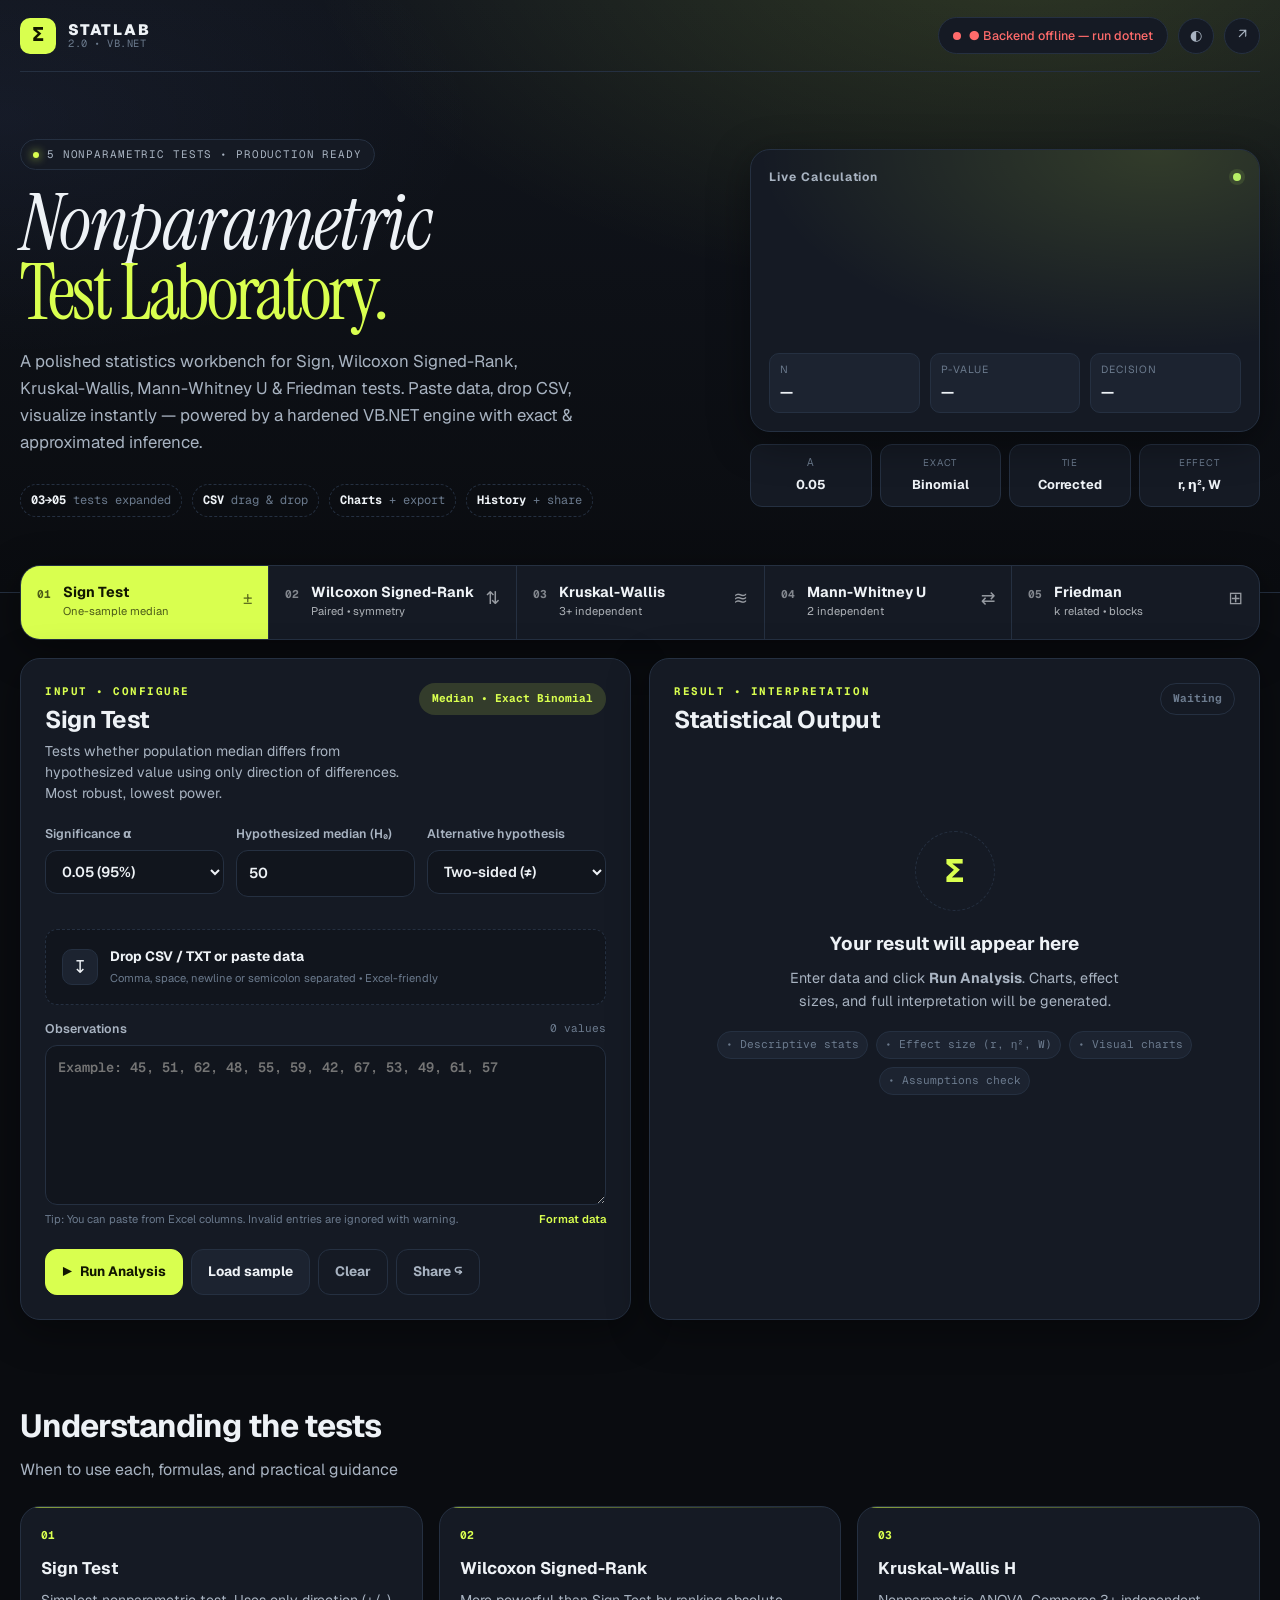
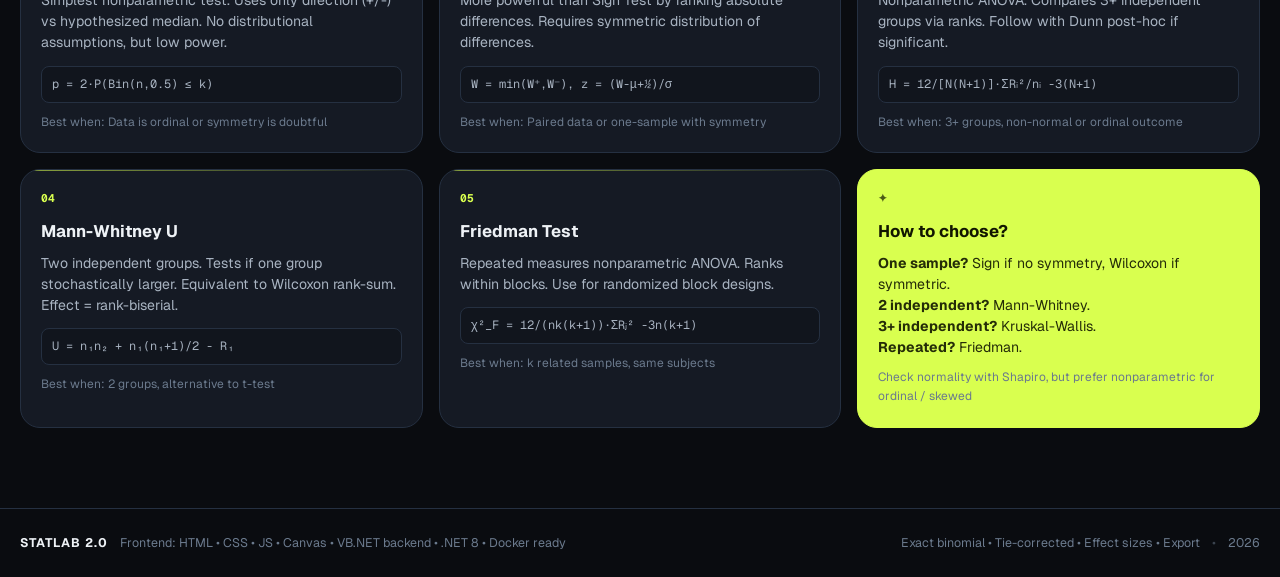
==== wwwroot/index.html @ 6a640bf6 "StatLab 2.0: major overhaul - Backend: modular architecture (Program, Statistics, Models), 5 tests (" ====
<!DOCTYPE html>
<html lang="en" data-theme="dark">
<head>
  <meta charset="UTF-8">
  <meta name="viewport" content="width=device-width, initial-scale=1.0">
  <title>StatLab 2.0 — Nonparametric Tests Laboratory</title>
  <meta name="description" content="Professional nonparametric statistical analysis: Sign Test, Wilcoxon, Kruskal-Wallis, Mann-Whitney, Friedman. VB.NET backend.">
  <link rel="preconnect" href="https://fonts.googleapis.com">
  <link rel="preconnect" href="https://fonts.gstatic.com" crossorigin>
  <link href="https://fonts.googleapis.com/css2?family=Instrument+Serif:ital@0;1&family=Geist:wght@300;400;500;600;700;800&family=Geist+Mono:wght@400;500&display=swap" rel="stylesheet">
  <link rel="stylesheet" href="style.css">
  <link rel="icon" href="data:image/svg+xml,<svg xmlns=%22http://www.w3.org/2000/svg%22 viewBox=%220 0 100 100%22><text y=%22.9em%22 font-size=%2290%22>Σ</text></svg>">
</head>
<body>
  <!-- Header -->
  <header class="site-header">
    <nav class="nav container">
      <div class="brand">
        <div class="brand-mark">Σ</div>
        <div class="brand-text">
          <span class="brand-name">STATLAB</span>
          <span class="brand-version">2.0 • VB.NET</span>
        </div>
      </div>
      <div class="nav-actions">
        <span class="backend-status" id="backendStatus">
          <span class="status-dot"></span>
          <span class="status-text">Checking...</span>
        </span>
        <button class="icon-btn" id="themeToggle" aria-label="Toggle theme">◐</button>
        <a class="icon-btn" href="https://github.com" target="_blank" aria-label="GitHub">↗</a>
      </div>
    </nav>

    <div class="hero container">
      <div class="hero-main">
        <div class="hero-badge">
          <span class="badge-dot"></span> 5 NONPARAMETRIC TESTS • PRODUCTION READY
        </div>
        <h1>
          <span class="h-serif">Nonparametric</span><br>
          <span class="h-accent">Test Laboratory.</span>
        </h1>
        <p class="hero-copy">
          A polished statistics workbench for Sign, Wilcoxon Signed-Rank, Kruskal-Wallis, Mann-Whitney U & Friedman tests.
          Paste data, drop CSV, visualize instantly — powered by a hardened VB.NET engine with exact & approximated inference.
        </p>
        <div class="hero-meta">
          <div class="meta-item"><strong>03→05</strong> tests expanded</div>
          <div class="meta-item"><strong>CSV</strong> drag & drop</div>
          <div class="meta-item"><strong>Charts</strong> + export</div>
          <div class="meta-item"><strong>History</strong> + share</div>
        </div>
      </div>
      <div class="hero-visual">
        <div class="visual-card">
          <div class="visual-header">
            <span>Live Calculation</span>
            <span class="live-dot"></span>
          </div>
          <canvas id="heroChart" width="280" height="140"></canvas>
          <div class="visual-stats">
            <div><small>n</small><strong id="heroN">—</strong></div>
            <div><small>p-value</small><strong id="heroP">—</strong></div>
            <div><small>decision</small><strong id="heroD">—</strong></div>
          </div>
        </div>
        <div class="visual-grid">
          <div class="mini-card"><span>α</span><b>0.05</b></div>
          <div class="mini-card"><span>Exact</span><b>Binomial</b></div>
          <div class="mini-card"><span>Tie</span><b>Corrected</b></div>
          <div class="mini-card"><span>Effect</span><b>r, η², W</b></div>
        </div>
      </div>
    </div>
  </header>

  <!-- App -->
  <main class="container app">
    <!-- Test Selector -->
    <section class="test-selector" aria-label="Select statistical test">
      <button class="test-tab active" data-test="sign" data-desc="One-sample median, direction only">
        <div class="tab-num">01</div>
        <div class="tab-main">
          <strong>Sign Test</strong>
          <small>One-sample median</small>
        </div>
        <div class="tab-icon">±</div>
      </button>
      <button class="test-tab" data-test="signed-rank" data-desc="One-sample / paired, rank magnitude">
        <div class="tab-num">02</div>
        <div class="tab-main">
          <strong>Wilcoxon Signed-Rank</strong>
          <small>Paired • symmetry</small>
        </div>
        <div class="tab-icon">⇅</div>
      </button>
      <button class="test-tab" data-test="kruskal-wallis" data-desc="3+ independent groups">
        <div class="tab-num">03</div>
        <div class="tab-main">
          <strong>Kruskal-Wallis</strong>
          <small>3+ independent</small>
        </div>
        <div class="tab-icon">≋</div>
      </button>
      <button class="test-tab" data-test="mann-whitney" data-desc="2 independent groups">
        <div class="tab-num">04</div>
        <div class="tab-main">
          <strong>Mann-Whitney U</strong>
          <small>2 independent</small>
        </div>
        <div class="tab-icon">⇄</div>
      </button>
      <button class="test-tab" data-test="friedman" data-desc="k related / repeated measures">
        <div class="tab-num">05</div>
        <div class="tab-main">
          <strong>Friedman</strong>
          <small>k related • blocks</small>
        </div>
        <div class="tab-icon">⊞</div>
      </button>
    </section>

    <!-- Workspace -->
    <section class="workspace">
      <!-- Input Panel -->
      <div class="panel input-panel">
        <div class="panel-head">
          <div>
            <p class="eyebrow">INPUT • CONFIGURE</p>
            <h2 id="testTitle">Sign Test</h2>
            <p class="test-description" id="testDescription">Tests whether population median differs from hypothesized value using only direction of differences.</p>
          </div>
          <span class="method-pill" id="methodPill">Median</span>
        </div>

        <!-- Controls -->
        <div class="controls-grid">
          <label class="field">
            <span>Significance α</span>
            <select id="alpha">
              <option value="0.10">0.10 (90%)</option>
              <option value="0.05" selected>0.05 (95%)</option>
              <option value="0.01">0.01 (99%)</option>
              <option value="0.001">0.001 (99.9%)</option>
              <option value="custom">Custom…</option>
            </select>
            <input id="alphaCustom" type="number" min="0.0001" max="0.5" step="0.001" value="0.05" class="hidden" placeholder="0.05">
          </label>

          <label class="field" id="medianField">
            <span>Hypothesized median (H₀)</span>
            <input id="median" type="number" value="50" step="any" placeholder="e.g. 50">
          </label>

          <label class="field" id="alternativeField">
            <span>Alternative hypothesis</span>
            <select id="alternative">
              <option value="two-sided" selected>Two-sided (≠)</option>
              <option value="greater">Greater (>)</option>
              <option value="less">Less (&lt;)</option>
            </select>
          </label>
        </div>

        <!-- Single input -->
        <div id="singleInputArea">
          <div class="drop-zone" id="dropZone">
            <div class="drop-content">
              <div class="drop-icon">↧</div>
              <div>
                <strong>Drop CSV / TXT or paste data</strong>
                <small>Comma, space, newline or semicolon separated • Excel-friendly</small>
              </div>
            </div>
            <input type="file" id="fileInput" accept=".csv,.txt,.tsv" hidden>
          </div>

          <label class="field">
            <span>Observations <span class="field-count" id="valueCount">0 values</span></span>
            <textarea id="values" placeholder="Example: 45, 51, 62, 48, 55, 59, 42, 67, 53, 49, 61, 57"></textarea>
          </label>
          <div class="field-hint">
            <span>Tip: You can paste from Excel columns. Invalid entries are ignored with warning.</span>
            <button class="link-btn" id="formatBtn">Format data</button>
          </div>
        </div>

        <!-- Group input -->
        <div id="groupInputArea" class="hidden">
          <div class="groups-header">
            <h3>Independent Groups</h3>
            <div class="groups-actions">
              <button id="addGroup" class="secondary-btn small">+ Add group</button>
              <button id="clearGroups" class="ghost-btn small">Clear all</button>
            </div>
          </div>
          <div id="groupsContainer" class="groups-container">
            <!-- Groups injected by JS -->
          </div>
          <p class="hint" id="groupHint">Each group = independent sample. For Friedman, groups must have equal n (related blocks).</p>
        </div>

        <!-- Actions -->
        <div class="actions">
          <button id="analyzeBtn" class="primary-btn">
            <span class="btn-icon">▶</span> Run Analysis
          </button>
          <button id="sampleBtn" class="secondary-btn">Load sample</button>
          <button id="clearBtn" class="ghost-btn">Clear</button>
          <button id="shareBtn" class="ghost-btn">Share ↪</button>
        </div>

        <div id="errorBox" class="error-box hidden"></div>
        <div id="warningBox" class="warning-box hidden"></div>
      </div>

      <!-- Result Panel -->
      <div class="panel result-panel">
        <div class="panel-head">
          <div>
            <p class="eyebrow">RESULT • INTERPRETATION</p>
            <h2>Statistical Output</h2>
          </div>
          <div class="result-actions">
            <div id="decisionBadge" class="decision-badge neutral">Waiting</div>
            <div class="export-group hidden" id="exportGroup">
              <button class="icon-btn small" id="copyJsonBtn" title="Copy JSON">⎘</button>
              <button class="icon-btn small" id="exportCsvBtn" title="Export CSV">⇣</button>
            </div>
          </div>
        </div>

        <div id="emptyResult" class="empty-result">
          <div class="empty-art">
            <div class="empty-ring"></div>
            <div class="empty-symbol">Σ</div>
          </div>
          <h3>Your result will appear here</h3>
          <p>Enter data and click <b>Run Analysis</b>. Charts, effect sizes, and full interpretation will be generated.</p>
          <div class="empty-features">
            <span>• Descriptive stats</span>
            <span>• Effect size (r, η², W)</span>
            <span>• Visual charts</span>
            <span>• Assumptions check</span>
          </div>
        </div>

        <div id="resultContent" class="hidden">
          <div class="stat-grid" id="statGrid"></div>

          <div class="charts-row">
            <div class="chart-box">
              <h4>Distribution</h4>
              <canvas id="distChart" width="400" height="200"></canvas>
            </div>
            <div class="chart-box" id="rankChartBox">
              <h4>Ranks / Groups</h4>
              <canvas id="rankChart" width="400" height="200"></canvas>
            </div>
          </div>

          <div class="result-section">
            <h3>Decision</h3>
            <div class="decision-card" id="decisionCard"></div>
            <div class="effect-badge" id="effectBadge"></div>
          </div>

          <div class="result-section two-col">
            <div>
              <h3>Interpretation</h3>
              <p id="conclusion" class="conclusion-text"></p>
              <p id="interpretation" class="interpretation-text"></p>
            </div>
            <div>
              <h3>Method & Assumptions</h3>
              <p id="methodText" class="method-text"></p>
              <ul id="assumptionsList" class="assumptions-list"></ul>
            </div>
          </div>

          <div id="descriptiveSection" class="result-section hidden">
            <h3>Descriptive Statistics</h3>
            <div class="table-wrap">
              <table>
                <thead><tr><th>Metric</th><th>Value</th></tr></thead>
                <tbody id="descriptiveBody"></tbody>
              </table>
            </div>
          </div>

          <div id="groupTableSection" class="result-section hidden">
            <h3>Group Summary</h3>
            <div class="table-wrap">
              <table>
                <thead><tr><th>Group</th><th>n</th><th>Rank Sum</th><th>Mean Rank</th><th>Mean</th><th>Median</th></tr></thead>
                <tbody id="groupTableBody"></tbody>
              </table>
            </div>
          </div>
        </div>
      </div>
    </section>

    <!-- History -->
    <section class="history-section hidden" id="historySection">
      <div class="history-head">
        <h3>Recent Analyses</h3>
        <button class="ghost-btn small" id="clearHistory">Clear history</button>
      </div>
      <div class="history-list" id="historyList"></div>
    </section>

    <!-- Info / Education -->
    <section class="info-section">
      <div class="info-header">
        <h2>Understanding the tests</h2>
        <p>When to use each, formulas, and practical guidance</p>
      </div>
      <div class="info-grid">
        <article class="info-card">
          <div class="info-num">01</div>
          <h3>Sign Test</h3>
          <p>Simplest nonparametric test. Uses only direction (+/-) vs hypothesized median. No distributional assumptions, but low power.</p>
          <div class="formula">p = 2·P(Bin(n,0.5) ≤ k)</div>
          <small>Best when: Data is ordinal or symmetry is doubtful</small>
        </article>
        <article class="info-card">
          <div class="info-num">02</div>
          <h3>Wilcoxon Signed-Rank</h3>
          <p>More powerful than Sign Test by ranking absolute differences. Requires symmetric distribution of differences.</p>
          <div class="formula">W = min(W⁺,W⁻), z = (W-μ+½)/σ</div>
          <small>Best when: Paired data or one-sample with symmetry</small>
        </article>
        <article class="info-card">
          <div class="info-num">03</div>
          <h3>Kruskal-Wallis H</h3>
          <p>Nonparametric ANOVA. Compares 3+ independent groups via ranks. Follow with Dunn post-hoc if significant.</p>
          <div class="formula">H = 12/[N(N+1)]·ΣRᵢ²/nᵢ -3(N+1)</div>
          <small>Best when: 3+ groups, non-normal or ordinal outcome</small>
        </article>
        <article class="info-card">
          <div class="info-num">04</div>
          <h3>Mann-Whitney U</h3>
          <p>Two independent groups. Tests if one group stochastically larger. Equivalent to Wilcoxon rank-sum. Effect = rank-biserial.</p>
          <div class="formula">U = n₁n₂ + n₁(n₁+1)/2 - R₁</div>
          <small>Best when: 2 groups, alternative to t-test</small>
        </article>
        <article class="info-card">
          <div class="info-num">05</div>
          <h3>Friedman Test</h3>
          <p>Repeated measures nonparametric ANOVA. Ranks within blocks. Use for randomized block designs.</p>
          <div class="formula">χ²_F = 12/(nk(k+1))·ΣRⱼ² -3n(k+1)</div>
          <small>Best when: k related samples, same subjects</small>
        </article>
        <article class="info-card highlight">
          <div class="info-num">✦</div>
          <h3>How to choose?</h3>
          <p><b>One sample?</b> Sign if no symmetry, Wilcoxon if symmetric.<br><b>2 independent?</b> Mann-Whitney.<br><b>3+ independent?</b> Kruskal-Wallis.<br><b>Repeated?</b> Friedman.</p>
          <small>Check normality with Shapiro, but prefer nonparametric for ordinal / skewed</small>
        </article>
      </div>
    </section>
  </main>

  <footer>
    <div class="container footer-inner">
      <div class="footer-left">
        <strong>STATLAB 2.0</strong>
        <span>Frontend: HTML • CSS • JS • Canvas • VB.NET backend • .NET 8 • Docker ready</span>
      </div>
      <div class="footer-right">
        <span>Exact binomial • Tie-corrected • Effect sizes • Export</span>
        <span class="footer-dot">•</span>
        <span id="footerYear"></span>
      </div>
    </div>
  </footer>

  <script src="script.js"></script>
</body>
</html>
---- wwwroot/style.css ----
/* StatLab 2.0 Design System */
:root {
  --bg: #0a0c10;
  --bg-elevated: #11151d;
  --surface: #151a24;
  --surface-2: #1c2330;
  --surface-3: #232d3e;
  --line: #253041;
  --line-strong: #324256;
  --text: #eef2f6;
  --text-dim: #a8b3c1;
  --text-faint: #6b7a8d;
  --accent: #d9ff4f;
  --accent-2: #b6ff9c;
  --accent-dark: #111600;
  --accent-glow: rgba(217,255,79,0.15);
  --danger: #ff6b6b;
  --danger-bg: rgba(255,107,107,0.12);
  --success: #b7ef65;
  --success-bg: rgba(183,239,101,0.12);
  --warning: #ffcc66;
  --warning-bg: rgba(255,204,102,0.12);
  --radius: 20px;
  --radius-sm: 12px;
  --radius-full: 999px;
  --shadow: 0 10px 40px rgba(0,0,0,0.4);
  --font-sans: "Geist", ui-sans-serif, system-ui, -apple-system, sans-serif;
  --font-serif: "Instrument Serif", Georgia, serif;
  --font-mono: "Geist Mono", ui-monospace, monospace;
}

[data-theme="light"] {
  --bg: #f6f7f9;
  --bg-elevated: #ffffff;
  --surface: #ffffff;
  --surface-2: #f1f3f6;
  --surface-3: #e6eaf0;
  --line: #dde3ec;
  --line-strong: #c2ccda;
  --text: #111827;
  --text-dim: #5b6b80;
  --text-faint: #8a9bb0;
  --accent: #0f172a;
  --accent-2: #1e293b;
  --accent-dark: #f6f7f9;
  --accent-glow: rgba(15,23,42,0.08);
  --danger: #dc2626;
  --danger-bg: rgba(220,38,38,0.08);
  --success: #16a34a;
  --success-bg: rgba(22,163,74,0.08);
  --shadow: 0 10px 40px rgba(0,0,0,0.08);
}

* { box-sizing: border-box; }
html { scroll-behavior: smooth; }
body {
  margin: 0;
  background: var(--bg);
  color: var(--text);
  font-family: var(--font-sans);
  line-height: 1.6;
  -webkit-font-smoothing: antialiased;
  overflow-x: hidden;
}
button, input, textarea, select { font: inherit; }
button { cursor: pointer; }
a { color: inherit; }

/* Container */
.container { width: min(1240px, calc(100% - 32px)); margin-inline: auto; }

/* Header */
.site-header {
  background:
    radial-gradient(1200px 600px at 80% -10%, var(--accent-glow), transparent 60%),
    radial-gradient(800px 400px at 0% 20%, rgba(120,150,255,0.06), transparent 60%),
    linear-gradient(180deg, var(--bg-elevated) 0%, var(--bg) 100%);
  border-bottom: 1px solid var(--line);
  position: relative;
  overflow: hidden;
}
.nav {
  height: 72px;
  display: flex; justify-content: space-between; align-items: center;
  border-bottom: 1px solid var(--line);
}
.brand { display: flex; align-items: center; gap: 12px; }
.brand-mark {
  width: 36px; height: 36px; border-radius: 10px;
  background: var(--accent); color: var(--accent-dark);
  display: grid; place-items: center;
  font-weight: 900; font-size: 1.2rem;
}
.brand-text { display: flex; flex-direction: column; line-height: 1; }
.brand-name { font-weight: 900; letter-spacing: .12em; font-size: .95rem; }
.brand-version { font-family: var(--font-mono); font-size: .65rem; color: var(--text-faint); margin-top: 2px; letter-spacing: .05em; }
.nav-actions { display: flex; align-items: center; gap: 10px; }
.backend-status {
  display: flex; align-items: center; gap: 8px;
  border: 1px solid var(--line); padding: 8px 14px; border-radius: var(--radius-full);
  font-size: .78rem; font-weight: 500; color: var(--text-dim);
  background: var(--surface);
}
.status-dot { width: 8px; height: 8px; border-radius: 50%; background: var(--text-faint); animation: pulse 2s infinite; }
.status-dot.online { background: var(--success); }
.status-dot.offline { background: var(--danger); }
@keyframes pulse { 0%,100%{opacity:1} 50%{opacity:.5} }
.icon-btn {
  width: 36px; height: 36px; border-radius: var(--radius-full);
  border: 1px solid var(--line); background: var(--surface);
  display: grid; place-items: center; color: var(--text-dim);
  transition: .2s; text-decoration: none; font-size: .9rem;
}
.icon-btn:hover { background: var(--surface-2); color: var(--text); border-color: var(--line-strong); }
.icon-btn.small { width: 30px; height: 30px; font-size: .8rem; }

/* Hero */
.hero {
  display: grid; grid-template-columns: 1.15fr .85fr;
  gap: 40px; padding: 64px 0 72px; align-items: center;
  min-height: 520px;
}
.hero-badge {
  display: inline-flex; align-items: center; gap: 8px;
  border: 1px solid var(--line); background: var(--surface);
  padding: 6px 12px; border-radius: var(--radius-full);
  font-family: var(--font-mono); font-size: .68rem; letter-spacing: .08em;
  color: var(--text-dim); margin-bottom: 18px;
}
.badge-dot { width: 6px; height: 6px; border-radius: 50%; background: var(--accent); box-shadow: 0 0 10px var(--accent); }
.hero h1 { font-size: clamp(2.8rem, 6vw, 5.2rem); line-height: .9; letter-spacing: -.04em; margin: 0; font-weight: 800; }
.h-serif { font-family: var(--font-serif); font-weight: 400; font-style: italic; letter-spacing: -.02em; }
.h-accent { color: var(--accent); font-family: var(--font-serif); font-weight: 400; }
[data-theme="light"] .h-accent { color: #0f172a; text-decoration: underline; text-decoration-color: var(--accent); text-decoration-thickness: 4px; }
.hero-copy { max-width: 560px; color: var(--text-dim); font-size: 1.05rem; margin: 20px 0 28px; line-height: 1.6; }
.hero-meta { display: flex; flex-wrap: wrap; gap: 10px; }
.meta-item {
  border: 1px dashed var(--line); padding: 6px 10px; border-radius: var(--radius-full);
  font-size: .75rem; color: var(--text-faint); font-family: var(--font-mono);
}
.meta-item strong { color: var(--text); }

/* Hero visual */
.hero-visual { display: grid; gap: 12px; }
.visual-card {
  border: 1px solid var(--line); background: var(--surface);
  border-radius: var(--radius); padding: 18px; box-shadow: var(--shadow);
  position: relative; overflow: hidden;
}
.visual-card::before {
  content: ""; position: absolute; inset: 0;
  background: radial-gradient(400px 200px at 80% 0%, var(--accent-glow), transparent);
  pointer-events: none;
}
.visual-header { display: flex; justify-content: space-between; align-items: center; font-size: .75rem; font-weight: 700; letter-spacing: .08em; color: var(--text-dim); margin-bottom: 12px; position: relative; }
.live-dot { width: 8px; height: 8px; border-radius: 50%; background: var(--success); box-shadow: 0 0 0 4px var(--success-bg); animation: pulse 1.5s infinite; }
.visual-card canvas { width: 100%; height: 140px; display: block; position: relative; }
.visual-stats { display: grid; grid-template-columns: repeat(3,1fr); gap: 10px; margin-top: 14px; position: relative; }
.visual-stats div { border: 1px solid var(--line); background: var(--surface-2); border-radius: 10px; padding: 8px 10px; }
.visual-stats small { display: block; font-size: .65rem; color: var(--text-faint); text-transform: uppercase; letter-spacing: .08em; }
.visual-stats strong { font-size: .9rem; }
.visual-grid { display: grid; grid-template-columns: repeat(4,1fr); gap: 8px; }
.mini-card { border: 1px solid var(--line); background: var(--surface); border-radius: 12px; padding: 10px; text-align: center; }
.mini-card span { display: block; font-size: .6rem; color: var(--text-faint); text-transform: uppercase; letter-spacing: .08em; }
.mini-card b { font-size: .8rem; }

/* App */
.app { margin-top: -28px; position: relative; z-index: 2; }
.test-selector {
  display: grid; grid-template-columns: repeat(5,1fr);
  gap: 1px; background: var(--line); border: 1px solid var(--line);
  border-radius: var(--radius); overflow: hidden; box-shadow: var(--shadow);
}
.test-tab {
  border: 0; text-align: left; padding: 18px 16px;
  background: var(--surface); color: var(--text);
  display: flex; gap: 12px; align-items: flex-start;
  transition: .2s; position: relative;
}
.test-tab:hover { background: var(--surface-2); }
.test-tab.active { background: var(--accent); color: var(--accent-dark); }
[data-theme="light"] .test-tab.active { background: #0f172a; color: white; }
.test-tab.active .tab-num { opacity: .7; }
.tab-num { font-family: var(--font-mono); font-size: .7rem; font-weight: 700; opacity: .5; margin-top: 2px; }
.tab-main { flex: 1; min-width: 0; }
.tab-main strong { display: block; font-size: .9rem; line-height: 1.2; white-space: nowrap; overflow: hidden; text-overflow: ellipsis; }
.tab-main small { display: block; font-size: .7rem; opacity: .7; margin-top: 2px; white-space: nowrap; overflow: hidden; text-overflow: ellipsis; }
.tab-icon { font-size: 1.1rem; opacity: .6; }

/* Workspace */
.workspace { margin-top: 18px; display: grid; grid-template-columns: 1fr 1fr; gap: 18px; }
.panel {
  background: var(--surface); border: 1px solid var(--line);
  border-radius: var(--radius); padding: 24px; box-shadow: var(--shadow);
  backdrop-filter: blur(10px);
}
.panel-head { display: flex; justify-content: space-between; gap: 16px; align-items: flex-start; margin-bottom: 20px; }
.eyebrow { color: var(--accent); font-family: var(--font-mono); font-size: .68rem; font-weight: 700; letter-spacing: .14em; margin: 0 0 6px; }
[data-theme="light"] .eyebrow { color: var(--text-faint); }
.panel-head h2 { margin: 0; font-size: 1.5rem; letter-spacing: -.02em; line-height: 1.1; }
.test-description { color: var(--text-dim); font-size: .88rem; margin: 8px 0 0; line-height: 1.5; max-width: 420px; }
.method-pill, .decision-badge {
  padding: 6px 12px; border-radius: var(--radius-full);
  font-size: .7rem; font-weight: 700; border: 1px solid var(--line);
  white-space: nowrap; font-family: var(--font-mono);
}
.method-pill { color: var(--accent); background: var(--accent-glow); border-color: transparent; }
[data-theme="light"] .method-pill { background: var(--surface-2); color: var(--text); }
.decision-badge.reject { background: var(--danger-bg); color: var(--danger); border-color: rgba(255,107,107,.25); }
.decision-badge.accept { background: var(--success-bg); color: var(--success); border-color: rgba(183,239,101,.25); }
.decision-badge.neutral { color: var(--text-faint); }
.result-actions { display: flex; align-items: center; gap: 8px; }
.export-group { display: flex; gap: 6px; }

/* Controls */
.controls-grid { display: grid; grid-template-columns: 1fr 1fr 1fr; gap: 12px; margin-bottom: 18px; }
.field { display: flex; flex-direction: column; gap: 6px; font-size: .78rem; font-weight: 600; color: var(--text-dim); margin-bottom: 14px; }
.field span { display: flex; justify-content: space-between; align-items: center; }
.field-count { font-weight: 400; color: var(--text-faint); font-family: var(--font-mono); font-size: .7rem; }
.field input, .field textarea, .field select {
  width: 100%; border: 1px solid var(--line); border-radius: var(--radius-sm);
  background: var(--bg-elevated); color: var(--text); padding: 11px 12px;
  outline: none; transition: .2s; font-size: .9rem;
}
.field textarea { min-height: 160px; resize: vertical; font-family: var(--font-mono); font-size: .85rem; line-height: 1.5; }
.field input:focus, .field textarea:focus, .field select:focus { border-color: var(--accent); box-shadow: 0 0 0 3px var(--accent-glow); }
.field-hint { display: flex; justify-content: space-between; gap: 12px; margin-top: -8px; margin-bottom: 16px; font-size: .7rem; color: var(--text-faint); }
.link-btn { background: none; border: 0; color: var(--accent); font-weight: 600; padding: 0; font-size: .7rem; }
[data-theme="light"] .link-btn { color: #0f172a; text-decoration: underline; }

/* Drop zone */
.drop-zone {
  border: 1.5px dashed var(--line); border-radius: var(--radius-sm);
  padding: 16px; margin-bottom: 14px; background: var(--bg-elevated);
  transition: .2s; cursor: pointer;
}
.drop-zone:hover, .drop-zone.dragover { border-color: var(--accent); background: var(--accent-glow); }
.drop-content { display: flex; gap: 12px; align-items: center; }
.drop-icon { width: 36px; height: 36px; border-radius: 10px; background: var(--surface-2); border: 1px solid var(--line); display: grid; place-items: center; font-size: 1.1rem; }
.drop-content strong { display: block; font-size: .85rem; }
.drop-content small { display: block; font-size: .7rem; color: var(--text-faint); margin-top: 2px; }

/* Groups */
.groups-header { display: flex; justify-content: space-between; align-items: center; margin-bottom: 12px; }
.groups-header h3 { margin: 0; font-size: 1rem; }
.groups-actions { display: flex; gap: 8px; }
.groups-container { display: grid; gap: 12px; }
.group-item {
  border: 1px solid var(--line); background: var(--bg-elevated);
  border-radius: var(--radius-sm); padding: 12px;
  position: relative;
}
.group-item-header { display: flex; justify-content: space-between; align-items: center; margin-bottom: 8px; }
.group-item-header strong { font-size: .85rem; }
.group-item-header button { background: none; border: 0; color: var(--text-faint); font-size: 1rem; line-height: 1; }
.group-item textarea { width: 100%; min-height: 80px; border: 1px solid var(--line); border-radius: 8px; background: var(--surface); color: var(--text); padding: 10px; font-family: var(--font-mono); font-size: .85rem; resize: vertical; }
.group-item textarea:focus { border-color: var(--accent); outline: none; }
.hint { color: var(--text-faint); font-size: .7rem; margin-top: 8px; }

/* Actions */
.actions { display: flex; flex-wrap: wrap; gap: 8px; margin-top: 20px; }
.primary-btn, .secondary-btn, .ghost-btn {
  border-radius: var(--radius-sm); padding: 11px 16px; font-weight: 700; border: 1px solid var(--line);
  transition: .2s; display: inline-flex; align-items: center; gap: 8px; font-size: .85rem;
}
.primary-btn { background: var(--accent); color: var(--accent-dark); border-color: var(--accent); }
.primary-btn:hover { transform: translateY(-1px); box-shadow: 0 6px 20px var(--accent-glow); }
.primary-btn:disabled { opacity: .6; pointer-events: none; }
.secondary-btn { background: var(--surface-2); color: var(--text); }
.secondary-btn:hover { background: var(--surface-3); }
.ghost-btn { background: transparent; color: var(--text-dim); }
.ghost-btn:hover { background: var(--surface-2); color: var(--text); }
.ghost-btn.small, .secondary-btn.small { padding: 6px 10px; font-size: .75rem; }
.btn-icon { font-size: .8rem; }

/* Boxes */
.error-box, .warning-box {
  margin-top: 14px; padding: 12px 14px; border-radius: var(--radius-sm);
  font-size: .85rem; line-height: 1.4; border: 1px solid;
}
.error-box { background: var(--danger-bg); color: var(--danger); border-color: rgba(255,107,107,.25); }
.warning-box { background: var(--warning-bg); color: var(--warning); border-color: rgba(255,204,102,.25); }
.hidden { display: none !important; }

/* Empty result */
.empty-result { min-height: 420px; display: grid; place-content: center; text-align: center; color: var(--text-dim); padding: 20px; }
.empty-art { position: relative; width: 80px; height: 80px; margin: 0 auto 18px; }
.empty-ring { position: absolute; inset: 0; border: 1px dashed var(--line); border-radius: 50%; animation: spin 12s linear infinite; }
.empty-symbol { position: absolute; inset: 0; display: grid; place-items: center; font-size: 2rem; color: var(--accent); font-weight: 800; }
@keyframes spin { to { transform: rotate(360deg); } }
.empty-result h3 { color: var(--text); margin: 0 0 8px; }
.empty-result p { max-width: 360px; margin: 0 auto; font-size: .9rem; color: var(--text-dim); }
.empty-features { display: flex; flex-wrap: wrap; gap: 8px; justify-content: center; margin-top: 18px; }
.empty-features span { border: 1px solid var(--line); background: var(--surface-2); padding: 4px 8px; border-radius: var(--radius-full); font-size: .7rem; font-family: var(--font-mono); color: var(--text-faint); }

/* Result content */
.stat-grid { display: grid; grid-template-columns: repeat(3,1fr); gap: 10px; margin: 20px 0; }
.stat-card {
  border: 1px solid var(--line); border-radius: var(--radius-sm);
  padding: 14px; background: var(--surface-2); position: relative; overflow: hidden;
}
.stat-card::after { content: ""; position: absolute; top: 0; left: 0; right: 0; height: 2px; background: var(--accent); opacity: .5; }
.stat-card small { display: block; color: var(--text-faint); font-size: .65rem; text-transform: uppercase; letter-spacing: .08em; margin-bottom: 4px; font-family: var(--font-mono); }
.stat-card strong { font-size: 1.15rem; letter-spacing: -.02em; }
.charts-row { display: grid; grid-template-columns: 1fr 1fr; gap: 12px; margin: 18px 0; }
.chart-box { border: 1px solid var(--line); border-radius: var(--radius-sm); background: var(--bg-elevated); padding: 12px; }
.chart-box h4 { margin: 0 0 8px; font-size: .8rem; color: var(--text-dim); text-transform: uppercase; letter-spacing: .08em; }
.chart-box canvas { width: 100%; height: 180px; display: block; }
.result-section { border-top: 1px solid var(--line); padding-top: 18px; margin-top: 18px; }
.result-section h3 { margin: 0 0 10px; font-size: 1rem; }
.result-section.two-col { display: grid; grid-template-columns: 1fr 1fr; gap: 24px; }
.decision-card { padding: 14px; border-radius: var(--radius-sm); background: var(--surface-2); font-weight: 700; border: 1px solid var(--line); }
.effect-badge { margin-top: 10px; display: inline-flex; padding: 6px 10px; border-radius: var(--radius-full); background: var(--surface-3); border: 1px solid var(--line); font-size: .75rem; font-family: var(--font-mono); color: var(--text-dim); }
.conclusion-text { color: var(--text); font-weight: 500; margin: 0 0 8px; }
.interpretation-text, .method-text { color: var(--text-dim); font-size: .9rem; margin: 0; }
.assumptions-list { margin: 8px 0 0; padding-left: 18px; color: var(--text-dim); font-size: .85rem; }
.assumptions-list li { margin-bottom: 4px; }
.table-wrap { overflow-x: auto; border: 1px solid var(--line); border-radius: var(--radius-sm); }
table { width: 100%; border-collapse: collapse; font-size: .85rem; }
th, td { text-align: left; padding: 10px 12px; border-bottom: 1px solid var(--line); }
th { color: var(--text-faint); font-size: .7rem; text-transform: uppercase; letter-spacing: .08em; font-family: var(--font-mono); background: var(--surface-2); }
tbody tr:last-child td { border-bottom: 0; }

/* History */
.history-section { margin-top: 24px; border: 1px solid var(--line); background: var(--surface); border-radius: var(--radius); padding: 18px; }
.history-head { display: flex; justify-content: space-between; align-items: center; margin-bottom: 12px; }
.history-head h3 { margin: 0; font-size: 1rem; }
.history-list { display: grid; gap: 8px; }
.history-item {
  display: flex; justify-content: space-between; align-items: center;
  border: 1px solid var(--line); background: var(--bg-elevated); border-radius: 10px; padding: 10px 12px;
  font-size: .8rem; transition: .2s; cursor: pointer;
}
.history-item:hover { border-color: var(--line-strong); background: var(--surface-2); }
.history-item small { color: var(--text-faint); font-family: var(--font-mono); }

/* Info */
.info-section { margin: 80px 0; }
.info-header { margin-bottom: 24px; }
.info-header h2 { margin: 0; font-size: 2rem; letter-spacing: -.03em; }
.info-header p { color: var(--text-dim); margin: 6px 0 0; }
.info-grid { display: grid; grid-template-columns: repeat(3,1fr); gap: 16px; }
.info-card { border: 1px solid var(--line); background: var(--surface); border-radius: var(--radius); padding: 20px; position: relative; overflow: hidden; }
.info-card::before { content: ""; position: absolute; top: 0; left: 0; right: 0; height: 1px; background: linear-gradient(90deg, var(--accent), transparent); opacity: .6; }
.info-card.highlight { background: var(--accent); color: var(--accent-dark); border-color: var(--accent); }
[data-theme="light"] .info-card.highlight { background: #0f172a; color: white; }
.info-num { font-family: var(--font-mono); font-size: .7rem; font-weight: 700; color: var(--accent); margin-bottom: 10px; }
.info-card.highlight .info-num { color: inherit; opacity: .7; }
.info-card h3 { margin: 0 0 8px; font-size: 1.05rem; }
.info-card p { margin: 0; color: var(--text-dim); font-size: .88rem; line-height: 1.5; }
.info-card.highlight p { color: inherit; opacity: .9; }
.formula { margin-top: 12px; padding: 8px 10px; border-radius: 8px; background: var(--bg-elevated); border: 1px solid var(--line); font-family: var(--font-mono); font-size: .75rem; color: var(--text-dim); }
.info-card.highlight .formula { background: rgba(255,255,255,.1); border-color: rgba(255,255,255,.15); color: inherit; }
.info-card small { display: block; margin-top: 10px; color: var(--text-faint); font-size: .75rem; }

/* Footer */
footer { border-top: 1px solid var(--line); padding: 24px 0; color: var(--text-faint); margin-top: 40px; }
.footer-inner { display: flex; justify-content: space-between; gap: 20px; font-size: .78rem; flex-wrap: wrap; }
.footer-left, .footer-right { display: flex; gap: 12px; align-items: center; flex-wrap: wrap; }
.footer-left strong { color: var(--text); letter-spacing: .08em; }
.footer-dot { opacity: .5; }

/* Responsive */
@media (max-width: 1100px) {
  .hero { grid-template-columns: 1fr; gap: 24px; }
  .hero-visual { grid-template-columns: 1fr 1fr; }
  .workspace { grid-template-columns: 1fr; }
  .test-selector { grid-template-columns: repeat(3,1fr); }
  .info-grid { grid-template-columns: repeat(2,1fr); }
}
@media (max-width: 700px) {
  .container { width: min(100% - 20px, 1240px); }
  .nav { height: 64px; }
  .hero { padding: 32px 0 48px; min-height: auto; }
  .hero-visual { grid-template-columns: 1fr; }
  .visual-grid { grid-template-columns: repeat(2,1fr); }
  .test-selector { grid-template-columns: 1fr; }
  .controls-grid { grid-template-columns: 1fr; }
  .charts-row, .result-section.two-col, .info-grid { grid-template-columns: 1fr; }
  .stat-grid { grid-template-columns: repeat(2,1fr); }
  .panel { padding: 18px; }
  .footer-inner { flex-direction: column; }
}

/* Scrollbar */
::-webkit-scrollbar { width: 8px; height: 8px; }
::-webkit-scrollbar-thumb { background: var(--line-strong); border-radius: 999px; }
::-webkit-scrollbar-track { background: transparent; }
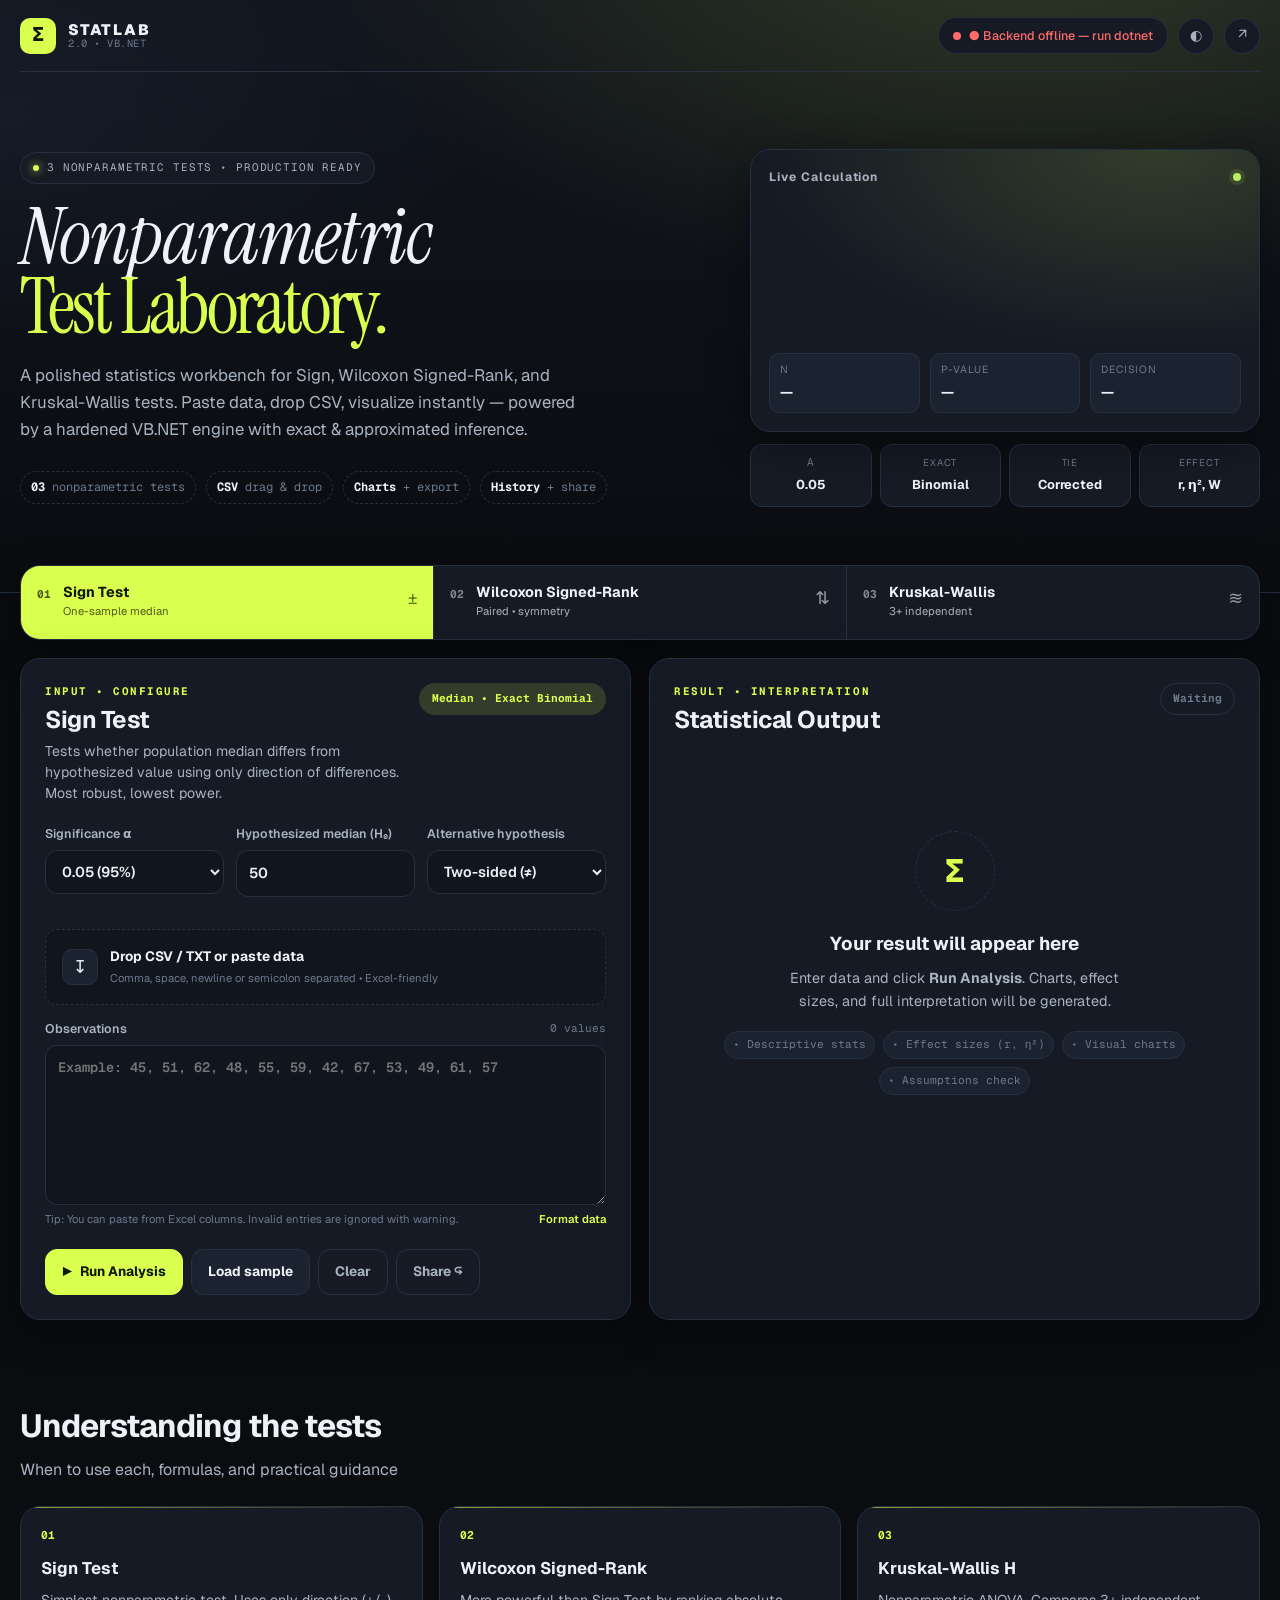
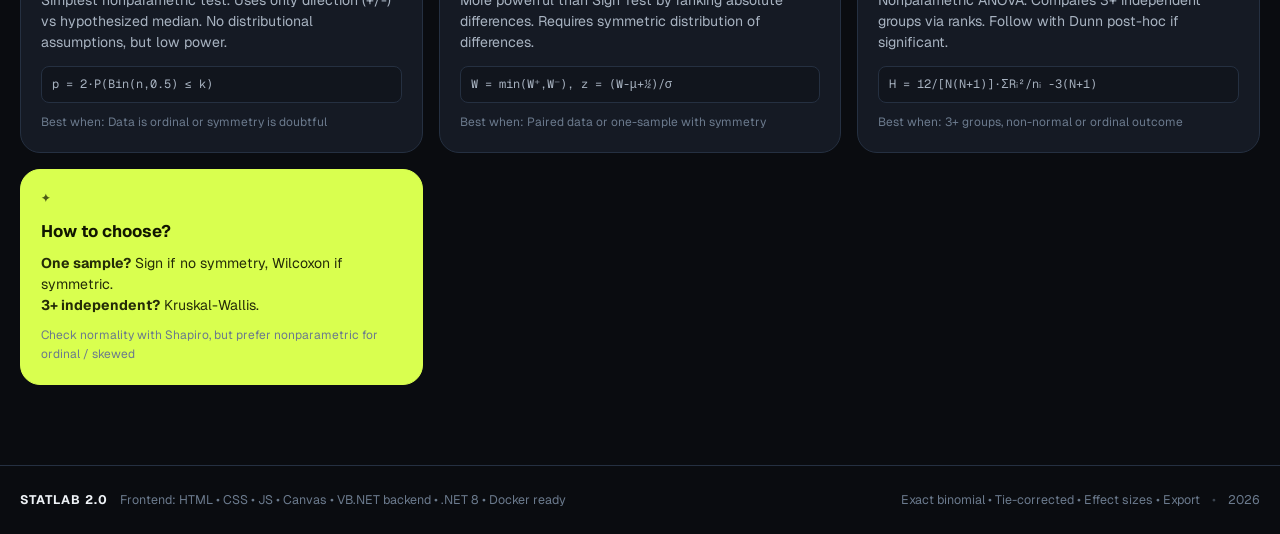
==== commit 94b52183: "Remove Mann-Whitney and Friedman from calculator Co-authored-by: arena-agent <297053741+arena-agent@" ====
--- a/wwwroot/index.html
+++ b/wwwroot/index.html
@@ -4,7 +4,7 @@
   <meta charset="UTF-8">
   <meta name="viewport" content="width=device-width, initial-scale=1.0">
   <title>StatLab 2.0 — Nonparametric Tests Laboratory</title>
-  <meta name="description" content="Professional nonparametric statistical analysis: Sign Test, Wilcoxon, Kruskal-Wallis, Mann-Whitney, Friedman. VB.NET backend.">
+  <meta name="description" content="Professional nonparametric statistical analysis: Sign Test, Wilcoxon Signed-Rank, and Kruskal-Wallis. VB.NET backend.">
   <link rel="preconnect" href="https://fonts.googleapis.com">
   <link rel="preconnect" href="https://fonts.gstatic.com" crossorigin>
   <link href="https://fonts.googleapis.com/css2?family=Instrument+Serif:ital@0;1&family=Geist:wght@300;400;500;600;700;800&family=Geist+Mono:wght@400;500&display=swap" rel="stylesheet">
@@ -35,18 +35,18 @@
     <div class="hero container">
       <div class="hero-main">
         <div class="hero-badge">
-          <span class="badge-dot"></span> 5 NONPARAMETRIC TESTS • PRODUCTION READY
+          <span class="badge-dot"></span> 3 NONPARAMETRIC TESTS • PRODUCTION READY
         </div>
         <h1>
           <span class="h-serif">Nonparametric</span><br>
           <span class="h-accent">Test Laboratory.</span>
         </h1>
         <p class="hero-copy">
-          A polished statistics workbench for Sign, Wilcoxon Signed-Rank, Kruskal-Wallis, Mann-Whitney U & Friedman tests.
+          A polished statistics workbench for Sign, Wilcoxon Signed-Rank, and Kruskal-Wallis tests.
           Paste data, drop CSV, visualize instantly — powered by a hardened VB.NET engine with exact & approximated inference.
         </p>
         <div class="hero-meta">
-          <div class="meta-item"><strong>03→05</strong> tests expanded</div>
+          <div class="meta-item"><strong>03</strong> nonparametric tests</div>
           <div class="meta-item"><strong>CSV</strong> drag & drop</div>
           <div class="meta-item"><strong>Charts</strong> + export</div>
           <div class="meta-item"><strong>History</strong> + share</div>
@@ -102,22 +102,6 @@
           <small>3+ independent</small>
         </div>
         <div class="tab-icon">≋</div>
-      </button>
-      <button class="test-tab" data-test="mann-whitney" data-desc="2 independent groups">
-        <div class="tab-num">04</div>
-        <div class="tab-main">
-          <strong>Mann-Whitney U</strong>
-          <small>2 independent</small>
-        </div>
-        <div class="tab-icon">⇄</div>
-      </button>
-      <button class="test-tab" data-test="friedman" data-desc="k related / repeated measures">
-        <div class="tab-num">05</div>
-        <div class="tab-main">
-          <strong>Friedman</strong>
-          <small>k related • blocks</small>
-        </div>
-        <div class="tab-icon">⊞</div>
       </button>
     </section>
 
@@ -198,7 +182,7 @@
           <div id="groupsContainer" class="groups-container">
             <!-- Groups injected by JS -->
           </div>
-          <p class="hint" id="groupHint">Each group = independent sample. For Friedman, groups must have equal n (related blocks).</p>
+          <p class="hint" id="groupHint">Each group = independent sample. At least 3 groups are recommended for Kruskal-Wallis.</p>
         </div>
 
         <!-- Actions -->
@@ -240,7 +224,7 @@
           <p>Enter data and click <b>Run Analysis</b>. Charts, effect sizes, and full interpretation will be generated.</p>
           <div class="empty-features">
             <span>• Descriptive stats</span>
-            <span>• Effect size (r, η², W)</span>
+            <span>• Effect sizes (r, η²)</span>
             <span>• Visual charts</span>
             <span>• Assumptions check</span>
           </div>
@@ -339,24 +323,10 @@
           <div class="formula">H = 12/[N(N+1)]·ΣRᵢ²/nᵢ -3(N+1)</div>
           <small>Best when: 3+ groups, non-normal or ordinal outcome</small>
         </article>
-        <article class="info-card">
-          <div class="info-num">04</div>
-          <h3>Mann-Whitney U</h3>
-          <p>Two independent groups. Tests if one group stochastically larger. Equivalent to Wilcoxon rank-sum. Effect = rank-biserial.</p>
-          <div class="formula">U = n₁n₂ + n₁(n₁+1)/2 - R₁</div>
-          <small>Best when: 2 groups, alternative to t-test</small>
-        </article>
-        <article class="info-card">
-          <div class="info-num">05</div>
-          <h3>Friedman Test</h3>
-          <p>Repeated measures nonparametric ANOVA. Ranks within blocks. Use for randomized block designs.</p>
-          <div class="formula">χ²_F = 12/(nk(k+1))·ΣRⱼ² -3n(k+1)</div>
-          <small>Best when: k related samples, same subjects</small>
-        </article>
         <article class="info-card highlight">
           <div class="info-num">✦</div>
           <h3>How to choose?</h3>
-          <p><b>One sample?</b> Sign if no symmetry, Wilcoxon if symmetric.<br><b>2 independent?</b> Mann-Whitney.<br><b>3+ independent?</b> Kruskal-Wallis.<br><b>Repeated?</b> Friedman.</p>
+          <p><b>One sample?</b> Sign if no symmetry, Wilcoxon if symmetric.<br><b>3+ independent?</b> Kruskal-Wallis.</p>
           <small>Check normality with Shapiro, but prefer nonparametric for ordinal / skewed</small>
         </article>
       </div>
--- a/wwwroot/style.css
+++ b/wwwroot/style.css
@@ -167,7 +167,7 @@
 /* App */
 .app { margin-top: -28px; position: relative; z-index: 2; }
 .test-selector {
-  display: grid; grid-template-columns: repeat(5,1fr);
+  display: grid; grid-template-columns: repeat(3,1fr);
   gap: 1px; background: var(--line); border: 1px solid var(--line);
   border-radius: var(--radius); overflow: hidden; box-shadow: var(--shadow);
 }
